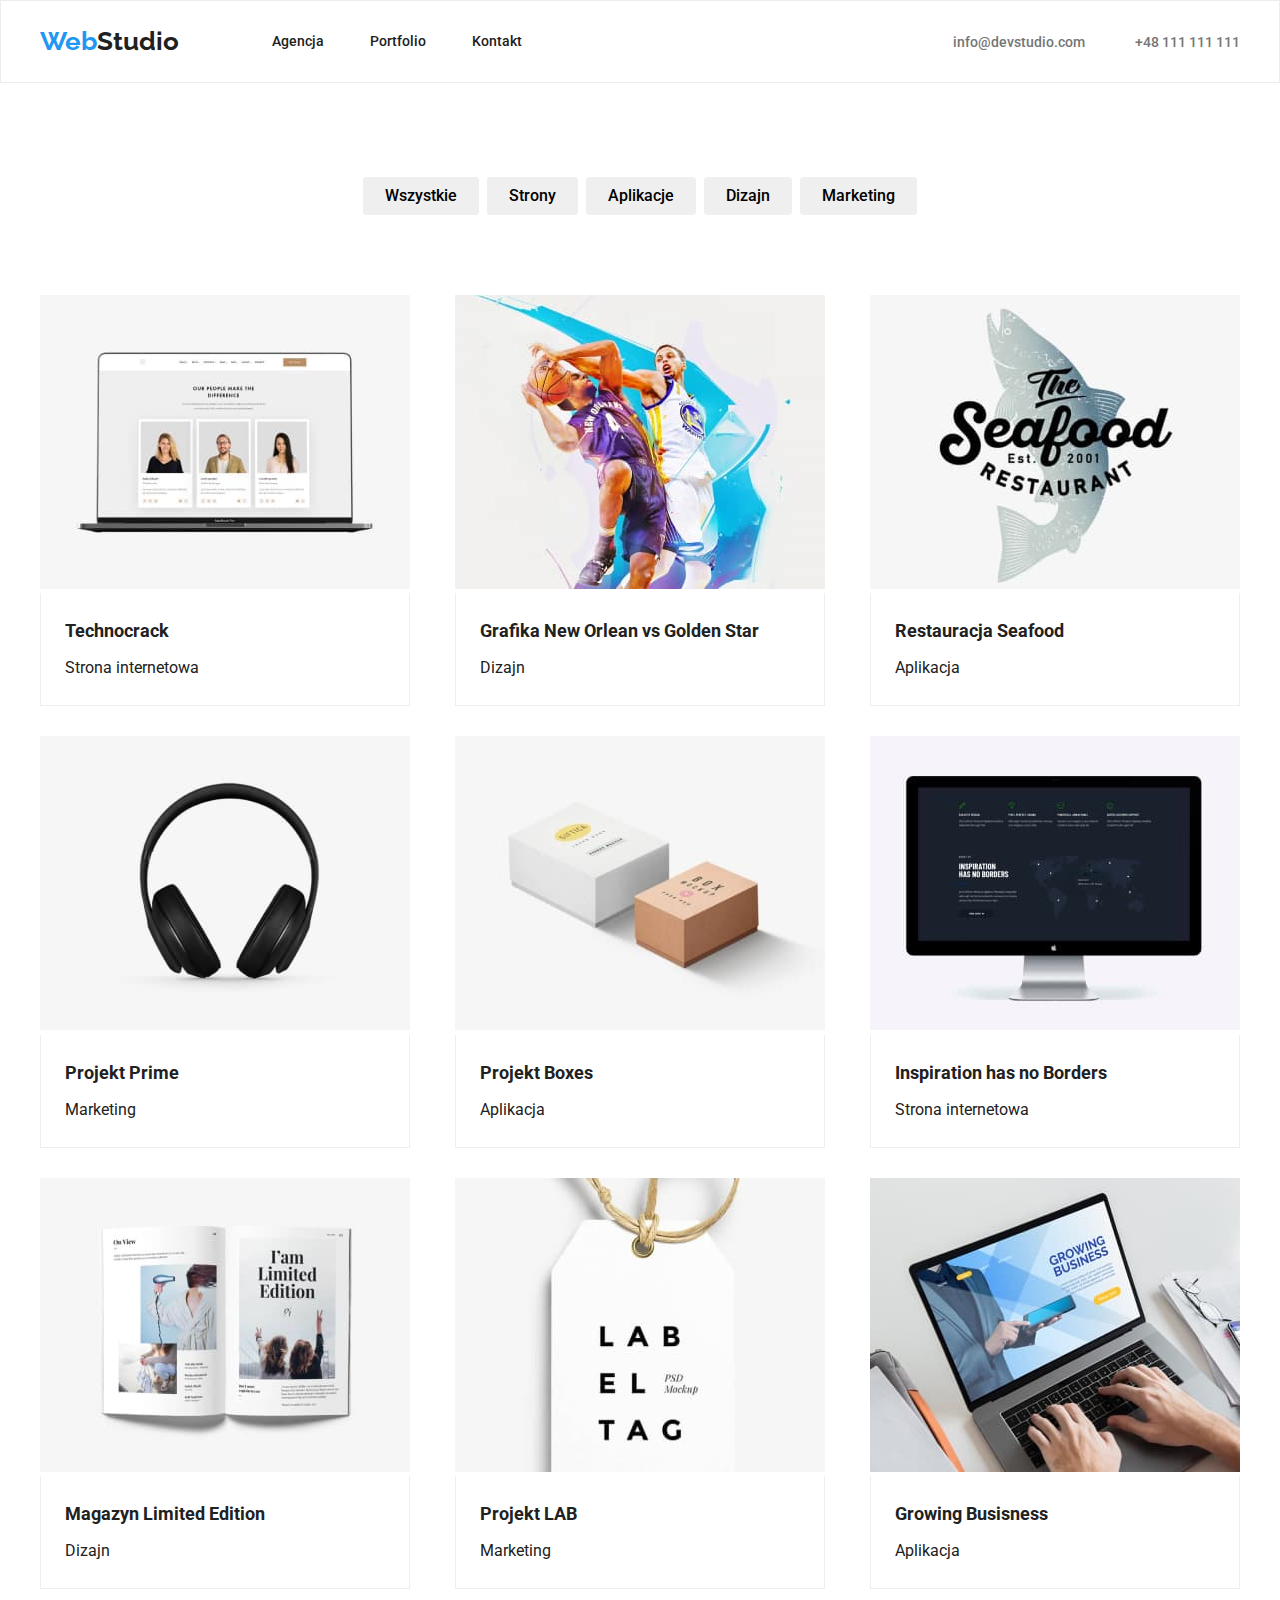
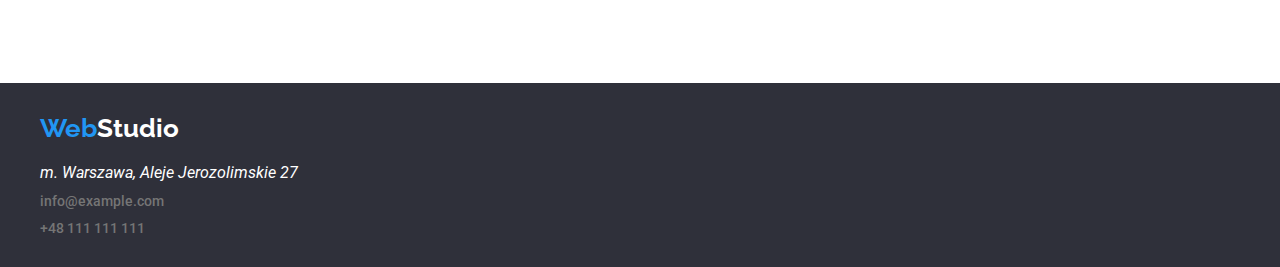
==== portfolio.html @ c92aefa3 "skopiowanie plików z homework3" ====
<!DOCTYPE html>
<html lang="pl">
<head>
    <meta charset="UTF-8">
    <meta http-equiv="X-UA-Compatible" content="IE=edge">
    <meta name="viewport" content="width=device-width, initial-scale=1.0">
    <title>Portfolio</title>
    <link rel="stylesheet" href="https://cdnjs.cloudflare.com/ajax/libs/modern-normalize/1.0.0/modern-normalize.min.css" />
    <link rel="stylesheet" href="./css/styles.css">
    <link rel="preconnect" href="https://fonts.googleapis.com">
    <link rel="preconnect" href="https://fonts.gstatic.com" crossorigin>
    <link href="https://fonts.googleapis.com/css2?family=Raleway:wght@900&family=Roboto:wght@400;500;700;900&display=swap"
        rel="stylesheet">
</head>
<body>
    <header class="header">
        <div class="conteiner">
            <a class="header-link link" href="./index.html"><span class="logo">Web</span>Studio</a>
            <nav class="navi">
                <ul class="navi-link list">
                    <li class="navi-list-item"><a class="navi-list-link link" href="./index.html">Agencja</a></li>
                    <li class="navi-list-item"><a class="navi-list-link link" href="./portfolio.html">Portfolio</a></li>
                    <li class="navi-list-item"><a class="navi-list-link link" href="#">Kontakt</a></li>
                </ul>
            </nav>
            <a class="link-mail link" href="mailto:info@devstudio.com">info@devstudio.com</a>
            <a class="link-phone link" href="tel:+48111111111">+48 111 111 111</a>
        </div>
    </header>
    <main class="pade-two">
        <div class="filtr section">
            <div class="filtr-button conteiner">
                <ul class="filtr-list list">
                    <li class="filtr-list-item"><button class="btn-list" type="button">Wszystkie</button></li>
                    <li class="filtr-list-item"><button class="btn-list" type="button">Strony</button></li>
                    <li class="filtr-list-item"><button class="btn-list" type="button">Aplikacje</button></li>
                    <li class="filtr-list-item"><button class="btn-list" type="button">Dizajn</button></li>
                    <li class="filtr-list-item"><button class="btn-list" type="button">Marketing</button></li>
                </ul>
            </div>
            
        </div>
        <div class="fotos">
            <div class="conteiner">
                <ul class="fotos-list list">
                    <li class="fotos-list-item">
                        <figure class="fotos-set">
                            <img src="./images/portfolio1.jpg" alt="zdjęcie laptopa" width="370px" height="294px">
                            <figcaption class="fotos-caption">Technocrack <br> <span class="fotos-caption-text">Strona
                                    internetowa</span></figcaption>
                        </figure>
                    </li>
                    <li class="fotos-list-item">
                        <figure class="fotos-set">
                            <img src="./images/portfolio2.jpg" alt="zdjęcie koszykarzy" width="370px" height="294px">
                            <figcaption class="fotos-caption">Grafika New Orlean vs Golden Star <br> <span
                                    class="fotos-caption-text">Dizajn</span></figcaption>
                        </figure>
                    </li>
                    <li class="fotos-list-item">
                        <figure class="fotos-set">
                            <img src="./images/portfolio3.jpg" alt="logo Seafood" width="370px" height="294px">
                            <figcaption class="fotos-caption">Restauracja Seafood <br> <span class="fotos-caption-text">Aplikacja</span>
                            </figcaption>
                        </figure>
                    </li>
                    <li class="fotos-list-item">
                        <figure class="fotos-set">
                            <img src="./images/portfolio4.jpg" alt="zdjęcie słuchawek" width="370px" height="294px">
                            <figcaption class="fotos-caption">Projekt Prime <br> <span class="fotos-caption-text">Marketing</span>
                            </figcaption>
                        </figure>
                    </li>
                    <li class="fotos-list-item">
                        <figure class="fotos-set">
                            <img src="./images/portfolio5.jpg" alt="zdjecie pudełek" width="370px" height="294px">
                            <figcaption class="fotos-caption">Projekt Boxes <br> <span class="fotos-caption-text">Aplikacja</span>
                            </figcaption>
                        </figure>
                    </li>
                    <li class="fotos-list-item">
                        <figure class="fotos-set">
                            <img src="./images/portfolio6.jpg" alt="zdjecie monitora" width="370px" height="294px">
                            <figcaption class="fotos-caption">Inspiration has no Borders <br><span class="fotos-caption-text">Strona
                                    internetowa</span></figcaption>
                        </figure>
                    </li>
                    <li class="fotos-list-item">
                        <figure class="fotos-set">
                            <img src="./images/portfolio7.jpg" alt="zdjecie otwartej książki" width="370px" height="294px">
                            <figcaption class="fotos-caption">Magazyn Limited Edition<br><span class="fotos-caption-text">Dizajn</span>
                            </figcaption>
                        </figure>
                    </li>
                    <li class="fotos-list-item">
                        <figure class="fotos-set">
                            <img src="./images/portfolio8.jpg" alt="zdjecie metki" width="370px" height="294px">
                            <figcaption class="fotos-caption">Projekt LAB<br><span class="fotos-caption-text">Marketing</span>
                            </figcaption>
                        </figure>
                    </li>
                    <li class="fotos-list-item">
                        <figure class="fotos-set">
                            <img src="./images/portfolio9.jpg" alt="zdjecie laptopa" width="370px" height="294px">
                            <figcaption class="fotos-caption">Growing Busisness<br> <span class="fotos-caption-text">Aplikacja</span>
                            </figcaption>
                        </figure>
                    </li>
                </ul>
            </div>
        </div>
    </main>
    <footer class="info">
        <div class="conteiner down">
            <a class="header-link link" href="./index.html"><span class="logo">Web</span><span
                    class="logo-down">Studio</span></a>
            <address class="town town-down">
                m. Warszawa, Aleje Jerozolimskie 27
            </address>
            <p class="contact"><a class="link-mail link space" href="mailto:info@example.com">info@example.com</a></p>
            <p class="contact"><a class="link-phone link space" href="tel:+48111111111">+48 111 111 111</a></p>
        </div>
    </footer>
</body>
</html>
---- css/styles.css ----
:root {
    --main-font:'Roboto', sans-serif;
    --secend-font:'Raleway', sans-serif;
    --secend-color: #2196F3;
    --first-color: #757575;
}
body {
    font-family: var(--main-font);
    color: #212121;

}
h1,
h2,
h3,
h4,
h5,
h6 {
    margin: 0;
    padding: 0;
}
ul,
ol {
    margin: 0;
    padding: 0;
}
p {
    margin: 0;
    padding: 0;
}
figure {
    margin: 0;
    padding: 0;
}

.list {
    list-style: none;
}
.link {
    text-decoration: none;
}
.conteiner {
    width: 1200px;
    margin: 0 auto;
}
.section {
    padding-top: 94px;
    padding-bottom: 94px;
}

/*--------Header----------*/
.header .conteiner {
    display: flex;
    align-items: center;
    padding-top: 25px;
    padding-bottom: 25px;
}
.navi-link {
    display: flex;
}
.navi-list-item:not(:last-child) {
    margin-right: 46px;
}
.header-link {
    font-family: var(--secend-font);
    font-weight: 700;
    font-size: 26px;
    line-height: 1.192em;
    color: #212121;
    margin-right: 93px;
}
.header {
    border: 1px solid #ECECEC;

}
.logo {
    color: var(--secend-color);
}

.header-link:hover, .header-link:focus,
 .header-link:active {
        color: var(--secend-color);
}
.navi-list-link {
    color: #212121;
    font-family: var(--main-font);
    font-weight: 500;
    font-size: 14px;
    line-height: 1.142em;
}
.link-mail, .link-phone {
    color: var(--first-color);
    font-family: var(--main-font);
    font-weight: 500;
    font-size: 14px;
    line-height: 1.142em; 
}
.link-mail {
    margin-left: auto;
    margin-right: 50px;
}
.navi-list-link:hover, .navi-list-link:focus, .navi-list-link:active,
.link-mail:hover, .link-mail:focus, .link-mail:active,
.link-phone:hover, .link-phone:focus, .link-phone:active  {
    color: var(--secend-color);
}
/*--------End Header----------*/
/*-------Body----------*/

.efect .conteiner {
    display: flex;
    flex-direction: column;
    align-items: center;
    align-content: center;
    justify-items: center;

}
.efect-head {
    font-weight: 900;
    font-size: 44px;
    line-height: 1.363em;
    color: white;
    text-align: center;
    text-transform: uppercase;
    max-width: 696px;
}

.efect {
    display: flex;
    background-color: #2F303A;
    min-height: 600px;
    align-items: center;
}
.btn-service {
    font-family: var(--secend-font);
    font-weight: 700;
    font-size: 16px;
    line-height: 1.875em;
    background-color: var(--secend-color);
    color: white;
    margin-top: 30px;
    box-shadow: rgba(0, 0, 0, 0.15);
    border-radius: 4px;
    width: 200px;
    height: 50px;
    
}
.btn-service:hover, .btn-service:focus, .btn-service:active {
    color: var(--secend-color);
    cursor: pointer;
    color: white;
}
.description .conteiner {
    display: flex;
    justify-content: center;
}
.description-list {
    display: flex;
    justify-content: center;
}
.description-list-item:not(:last-child){
    margin-right: 30px;
}
.article-head {
    font-size: 14px;
    font-weight: 700;
    line-height: 1.142em;
    margin-bottom: 10px;
}
.article-p {
    font-size: 14px;
    flex-wrap: wrap;
    line-height: 1.714em;
}
.working-head {
    font-size: 36px;
    font-weight: 700;
    line-height: 1.166em;
    
    margin-bottom: 30px;
}
.teams-head {
    font-size: 36px;
    font-weight: 700;
    line-height: 1.166em;
    align-items: center;
    margin-bottom: 50px;
}
.teams-caption {
    font-size: 16px;
    font-weight: 500;
    line-height: 1.187em;
    text-align: center;
    margin-top: 30px;
}
.teams-caption-text {
   font-size: 16px;
    font-weight: 400;
    line-height: 1.187em; 
    text-align: center;
}
.working .conteiner {
    display: flex;
    align-items: center;
}
.what {
    flex-direction: column;
}
.working-list {
    display: flex;
}
.working-list-item:not(:last-child){
    margin-right: 30px;
}
.teams .conteiner {
    display: flex;
}
.teams .conteiner {
    display: flex;
    flex-direction: column;
    align-items: center;
}
.teams-list {
    display: flex;
    
}
.teams-list :not(:last-child){
    margin-right: 15px;
}
.teams {
    background-color: #F5F4FA;
    align-content: center;
}

/*-------End Body-------*/
/*--------footer---------*/
.down {
    padding-top: 30px;
    padding-bottom: 30px;
}
.space {
    margin-top: 9px;
}
.town {
    margin-top: 20px;
}
.contact {
    margin-top: 9px;
    
}
/*-------End footer--------*/
/*------main Portfolio------*/
.btn-list {
    font-weight: 500;
    font-size: 16px;
    line-height: 1.625em;
    padding: 6px 22px;
    border-radius: 4px;
    border: none;
}
.btn-list:hover, .btn-list:focus, .btn-list:active {
    color: var(--secend-color);
    cursor: pointer;
    background-color: #2196F3;
    color: white;
    border-radius: 4px;
    border: none;
}
.fotos-caption {
    font-size: 18px;
    font-weight: 700;
    line-height: 2em;
}
.fotos-caption-text {
    font-size: 16px;
    font-weight: 400;
    line-height: 1.875em;
}
.filtr .filtr-button {
    display: flex; 
    align-content: center;
    justify-content: center;
}
.filtr-list {
    display: flex;
    align-items: center;
}
.filtr-list-item:not(:last-child){
    margin-right: 8px;
}
.filtr-list-item {
    background: #F5F4FA;
    border-radius: 4px;
}
.filtr {
    padding-bottom: 50px;
}
.fotos .conteiner {
    display: flex;
}
.fotos-list {
    display: flex;
    justify-content: space-between;
    flex-wrap: wrap;
    flex-basis: calc(:100%/3);
}
.fotos {
    padding-bottom: 94px;
}
.fotos-list-item {
    margin-top: 30px;
}

.fotos-caption {
    padding-left: 24px;
    padding-top: 20px;
    padding-bottom: 20px;
    border: 1px solid #EEEEEE;
    border-top: none;
}
.info {
    background-color: #2F303A;
}
.town-down {
    color: white;
}
.logo-down {
    color: white;
}
/*------ End main Portfolio-------*/
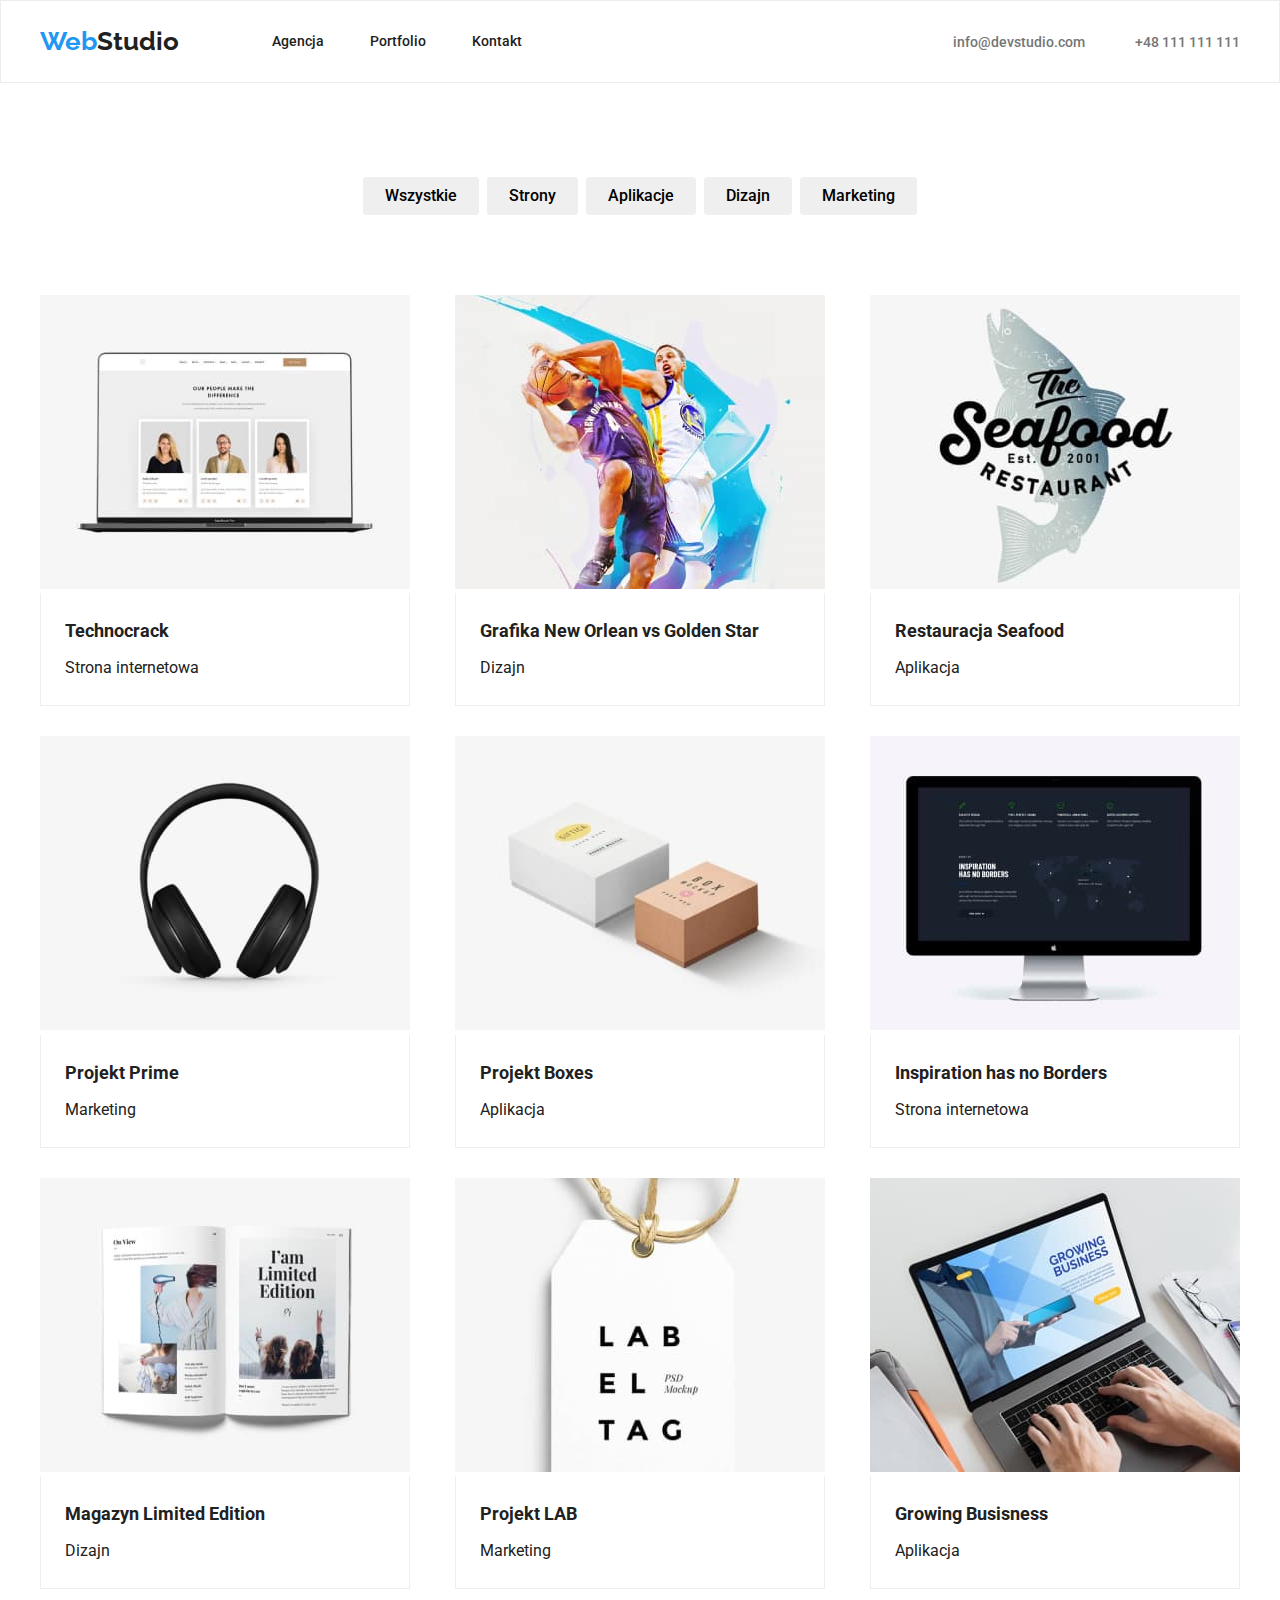
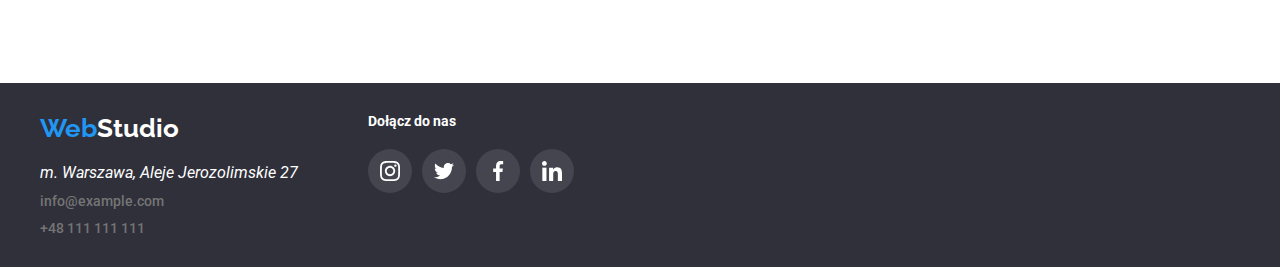
==== commit 4d429004: "dodanie socjal-icons do footer" ====
--- a/portfolio.html
+++ b/portfolio.html
@@ -112,13 +112,48 @@
     </main>
     <footer class="info">
         <div class="conteiner down">
-            <a class="header-link link" href="./index.html"><span class="logo">Web</span><span
-                    class="logo-down">Studio</span></a>
-            <address class="town town-down">
-                m. Warszawa, Aleje Jerozolimskie 27
-            </address>
-            <p class="contact"><a class="link-mail link space" href="mailto:info@example.com">info@example.com</a></p>
-            <p class="contact"><a class="link-phone link space" href="tel:+48111111111">+48 111 111 111</a></p>
+            <div class="address">
+                <a class="header-link link" href="./index.html"><span class="logo">Web</span><span
+                        class="logo-down">Studio</span></a>
+                <address class="town town-down">
+                    m. Warszawa, Aleje Jerozolimskie 27
+                </address>
+                <p class="contact"><a class="link-mail link space" href="mailto:info@example.com">info@example.com</a></p>
+                <p class="contact"><a class="link-phone link space" href="tel:+48111111111">+48 111 111 111</a></p>
+            </div>
+            <div class="address-socjal">
+                <p class="joint">Dołącz do nas</p>
+                <ul class="address-socjal-list list">
+                    <li class="address-socjal-icons">
+                        <a class="address-list_link" href="#">
+                            <svg class="address-icons">
+                                <use href="/images/icons.svg#icon-instagram"></use>
+                            </svg>
+                        </a>
+                    </li>
+                    <li class="address-socjal-icons">
+                        <a class="address-list_link" href="#">
+                            <svg class="address-icons">
+                                <use href="/images/icons.svg#icon-twitter"></use>
+                            </svg>
+                        </a>
+                    </li>
+                    <li class="address-socjal-icons">
+                        <a class="address-list_link" href="#">
+                            <svg class="address-icons">
+                                <use href="/images/icons.svg#icon-facebook"></use>
+                            </svg>
+                        </a>
+                    </li>
+                    <li class="address-socjal-icons">
+                        <a class="address-list_link" href="#">
+                            <svg class="address-icons">
+                                <use href="/images/icons.svg#icon-linkedin"></use>
+                            </svg>
+                        </a>
+                    </li>
+                </ul>
+            </div>
         </div>
     </footer>
 </body>
--- a/css/styles.css
+++ b/css/styles.css
@@ -127,6 +127,12 @@
 .efect {
     display: flex;
     background-color: #2F303A;
+    background-image:linear-gradient(
+        rgba(47, 48, 58, 0.4),
+        rgba(47, 48, 58, 0.4)),  
+    url(/images/background-image.jpg);
+    background-size: cover;
+    background-repeat: no-repeat;
     min-height: 600px;
     align-items: center;
 }
@@ -151,25 +157,46 @@
 }
 .description .conteiner {
     display: flex;
-    justify-content: center;
+    justify-content: center
 }
 .description-list {
     display: flex;
-    justify-content: center;
-}
+}
+
 .description-list-item:not(:last-child){
     margin-right: 30px;
 }
+.article {
+    display: flex;
+    flex-direction: column;
+}
+.article-icons {
+    display: flex;
+    background-color: #F5F4FA;
+    justify-content: center;
+    padding-top: 25px;
+    padding-bottom: 25px;
+    
+}
+.article-icnos_item {
+    width: 70px;
+    height: 70px;
+    
+}
 .article-head {
     font-size: 14px;
     font-weight: 700;
     line-height: 1.142em;
     margin-bottom: 10px;
+    margin-top: 30px;
 }
 .article-p {
     font-size: 14px;
     flex-wrap: wrap;
     line-height: 1.714em;
+}
+.working {
+    padding-top: 0;
 }
 .working-head {
     font-size: 36px;
@@ -191,6 +218,7 @@
     line-height: 1.187em;
     text-align: center;
     margin-top: 30px;
+    
 }
 .teams-caption-text {
    font-size: 16px;
@@ -198,6 +226,40 @@
     line-height: 1.187em; 
     text-align: center;
 }
+
+
+.social-list {
+    display: flex;
+    align-items: center;
+    justify-content: space-between; 
+   padding: 16px 32px 30px 32px;
+}
+.social-list-item {
+    display: flex;
+    align-items: center;
+    justify-content: center;
+
+}
+.social-list_link{
+    display: flex;
+     width: 44px;
+    height: 44px;
+    background-color: white;
+    border-radius: 50%; 
+    justify-content: center;
+    align-items: center;
+    fill: #AFB1B8;
+}
+.social-list_link:hover,
+.social-list_link:focus {
+    fill: white;
+    background-color: var(--secend-color);
+}
+
+.social-icons {
+    width: 20px;
+    height: 20px;
+}
 .working .conteiner {
     display: flex;
     align-items: center;
@@ -213,24 +275,63 @@
 }
 .teams .conteiner {
     display: flex;
+    justify-content: space-between;
 }
 .teams .conteiner {
     display: flex;
     flex-direction: column;
-    align-items: center;
-}
+    justify-content: space-between;
+}
+
 .teams-list {
     display: flex;
-    
-}
-.teams-list :not(:last-child){
-    margin-right: 15px;
+    justify-content: space-between;
 }
 .teams {
     background-color: #F5F4FA;
     align-content: center;
 }
-
+.teams-foto {
+ padding: 0;
+ margin: 0;
+}
+.teams-head {
+    margin: 0 auto 50px auto;
+}
+.teams-list-item {
+    background-color: white;
+    box-shadow: 0px 1px 3px rgba(0, 0, 0, 0.12), 0px 1px 1px rgba(0, 0, 0, 0.14), 0px 2px 1px rgba(0, 0, 0, 0.2);
+    border-radius: 0px 0px 4px 4px; 
+}
+.client .conteiner {
+    display: flex;
+    flex-direction: column;
+}
+.client-header {
+    margin: 0 auto 50px auto;
+    font-size: 36px;
+    font-weight: 700;
+    line-height: 1.166em;
+}
+.client-list {
+    display: flex;
+    justify-content: space-between;
+}
+.client-icons {
+    width: 106px;
+    height: 60px;
+}
+.client-list-item {
+    padding: 18px 32px 14px 32px;
+    border: 1px solid #AFB1B8;
+    border-radius: 4px;
+    fill: #AFB1B8;
+}
+.client-list-item:hover,
+.client-list-item:focus {
+    fill: var(--secend-color);
+    border: 1px solid var(--secend-color)
+}
 /*-------End Body-------*/
 /*--------footer---------*/
 .down {
@@ -245,7 +346,46 @@
 }
 .contact {
     margin-top: 9px;
-    
+}
+.joint {
+    font-size: 14px;
+    font-weight: 700;
+    color: rgba(255, 255, 255, 1);
+}
+.down {
+    display: flex;
+}
+.address-socjal-icons {
+    display: flex;
+    padding-right: 10px;  
+}
+.address-list_link {
+    display: flex;
+    justify-content: center;
+    align-items: center;
+    width: 44px;
+    height: 44px;
+    border-radius: 50%;
+    background-color: rgba(255, 255, 255, 0.1);
+    fill: rgba(255, 255, 255, 1);
+}
+.address-list_link:hover, 
+.address-list_link:focus {
+    background-color: var(--secend-color);
+}
+.address-icons {
+    width: 20px;
+    height: 20px;
+    
+}
+.address-socjal {
+    display: flex;
+    flex-direction: column;
+    margin-left: 70px;
+}
+.address-socjal-list {
+    display: flex;
+    margin-top: 20px;
 }
 /*-------End footer--------*/
 /*------main Portfolio------*/
@@ -309,6 +449,10 @@
 .fotos-list-item {
     margin-top: 30px;
 }
+.fotos-list-item:hover {
+   border: 1px solid var(--secend-color);
+   cursor: pointer;
+}
 
 .fotos-caption {
     padding-left: 24px;
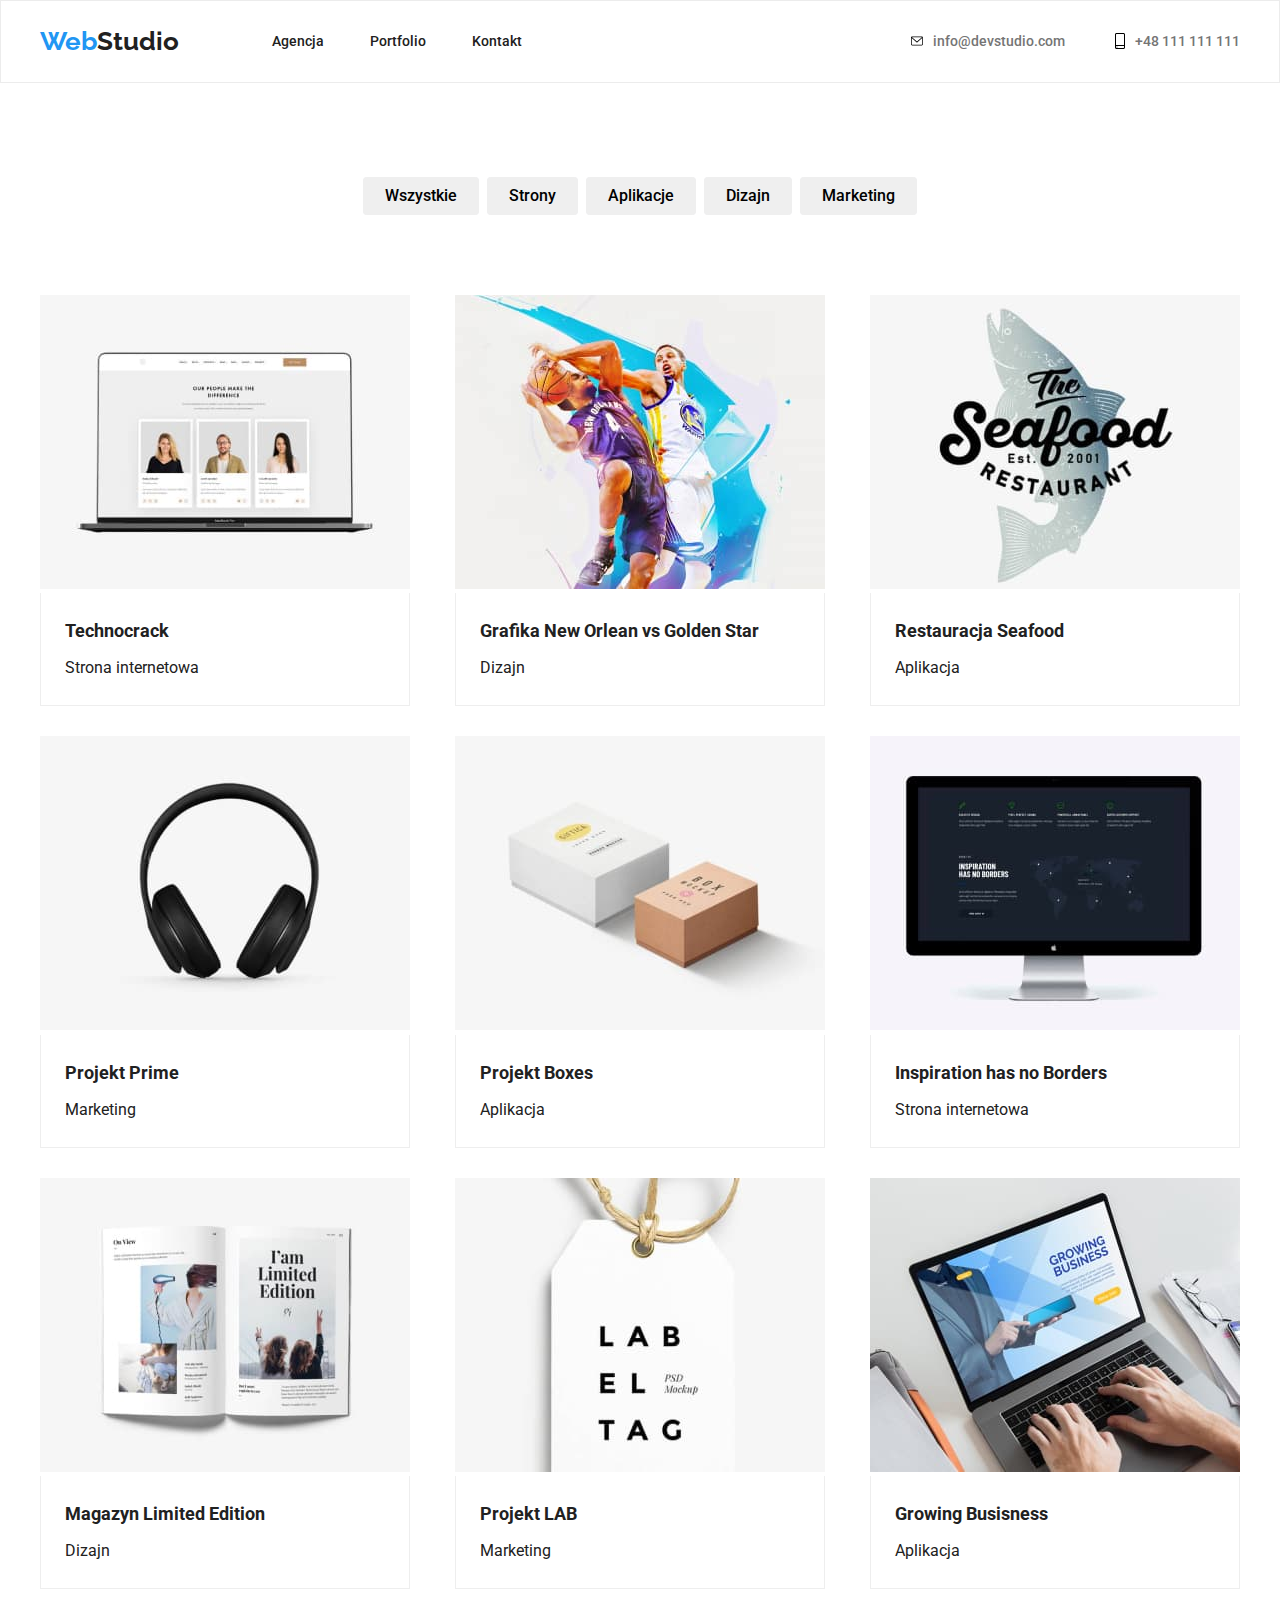
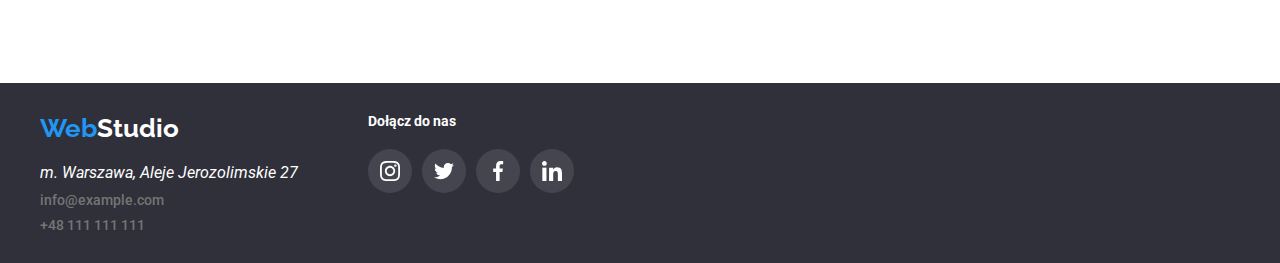
==== commit 1229696f: "dodanie icons do header" ====
--- a/portfolio.html
+++ b/portfolio.html
@@ -14,18 +14,24 @@
 </head>
 <body>
     <header class="header">
-        <div class="conteiner">
-            <a class="header-link link" href="./index.html"><span class="logo">Web</span>Studio</a>
-            <nav class="navi">
-                <ul class="navi-link list">
-                    <li class="navi-list-item"><a class="navi-list-link link" href="./index.html">Agencja</a></li>
-                    <li class="navi-list-item"><a class="navi-list-link link" href="./portfolio.html">Portfolio</a></li>
-                    <li class="navi-list-item"><a class="navi-list-link link" href="#">Kontakt</a></li>
-                </ul>
-            </nav>
-            <a class="link-mail link" href="mailto:info@devstudio.com">info@devstudio.com</a>
-            <a class="link-phone link" href="tel:+48111111111">+48 111 111 111</a>
-        </div>
+    <div class="conteiner header-center">
+        <a class="header-link link" href="./index.html"><span class="logo">Web</span>Studio</a>
+        <nav class="navi">
+            <ul class="navi-link list">
+                <li class="navi-list-item"><a class="navi-list-link link" href="./index.html">Agencja</a></li>
+                <li class="navi-list-item"><a class="navi-list-link link" href="./portfolio.html">Portfolio</a></li>
+                <li class="navi-list-item"><a class="navi-list-link link" href="#">Kontakt</a></li>
+            </ul>
+        </nav>
+        <a class="link-mail link" href="mailto:info@devstudio.com">
+            <svg class="mail-icons">
+                <use href="./images/icons.svg#icon-envelope"></use>
+            </svg>info@devstudio.com</a>
+        <a class="link-phone link" href="tel:+48111111111">
+            <svg class="phone-icons">
+                <use href="./images/icons.svg#icon-smartphone"></use>
+            </svg>+48 111 111 111</a>
+    </div>
     </header>
     <main class="pade-two">
         <div class="filtr section">
@@ -127,28 +133,28 @@
                     <li class="address-socjal-icons">
                         <a class="address-list_link" href="#">
                             <svg class="address-icons">
-                                <use href="/images/icons.svg#icon-instagram"></use>
+                                <use href="./images/icons.svg#icon-instagram"></use>
                             </svg>
                         </a>
                     </li>
                     <li class="address-socjal-icons">
                         <a class="address-list_link" href="#">
                             <svg class="address-icons">
-                                <use href="/images/icons.svg#icon-twitter"></use>
+                                <use href="./images/icons.svg#icon-twitter"></use>
                             </svg>
                         </a>
                     </li>
                     <li class="address-socjal-icons">
                         <a class="address-list_link" href="#">
                             <svg class="address-icons">
-                                <use href="/images/icons.svg#icon-facebook"></use>
+                                <use href="./images/icons.svg#icon-facebook"></use>
                             </svg>
                         </a>
                     </li>
                     <li class="address-socjal-icons">
                         <a class="address-list_link" href="#">
                             <svg class="address-icons">
-                                <use href="/images/icons.svg#icon-linkedin"></use>
+                                <use href="./images/icons.svg#icon-linkedin"></use>
                             </svg>
                         </a>
                     </li>
--- a/css/styles.css
+++ b/css/styles.css
@@ -95,8 +95,30 @@
     line-height: 1.142em; 
 }
 .link-mail {
+    display: flex;
     margin-left: auto;
     margin-right: 50px;
+}
+.mail-icons {
+    margin-right: 10px;
+    width: 12px;
+    height: 16px;
+}
+.link-mail:hover,
+.link-mail:focus {
+    fill: var(--secend-color);
+}
+.phone-icons {
+    margin-right: 10px;
+    width: 10px;
+    height: 16px;
+}
+.link-phone {
+    display: flex;
+}
+.link-phone:hover,
+.link-phone:focus {
+    fill: var(--secend-color);
 }
 .navi-list-link:hover, .navi-list-link:focus, .navi-list-link:active,
 .link-mail:hover, .link-mail:focus, .link-mail:active,
@@ -130,7 +152,7 @@
     background-image:linear-gradient(
         rgba(47, 48, 58, 0.4),
         rgba(47, 48, 58, 0.4)),  
-    url(/images/background-image.jpg);
+    url(../images/background-image.jpg);
     background-size: cover;
     background-repeat: no-repeat;
     min-height: 600px;
@@ -330,7 +352,8 @@
 .client-list-item:hover,
 .client-list-item:focus {
     fill: var(--secend-color);
-    border: 1px solid var(--secend-color)
+    border: 1px solid var(--secend-color);
+    cursor: pointer;
 }
 /*-------End Body-------*/
 /*--------footer---------*/
